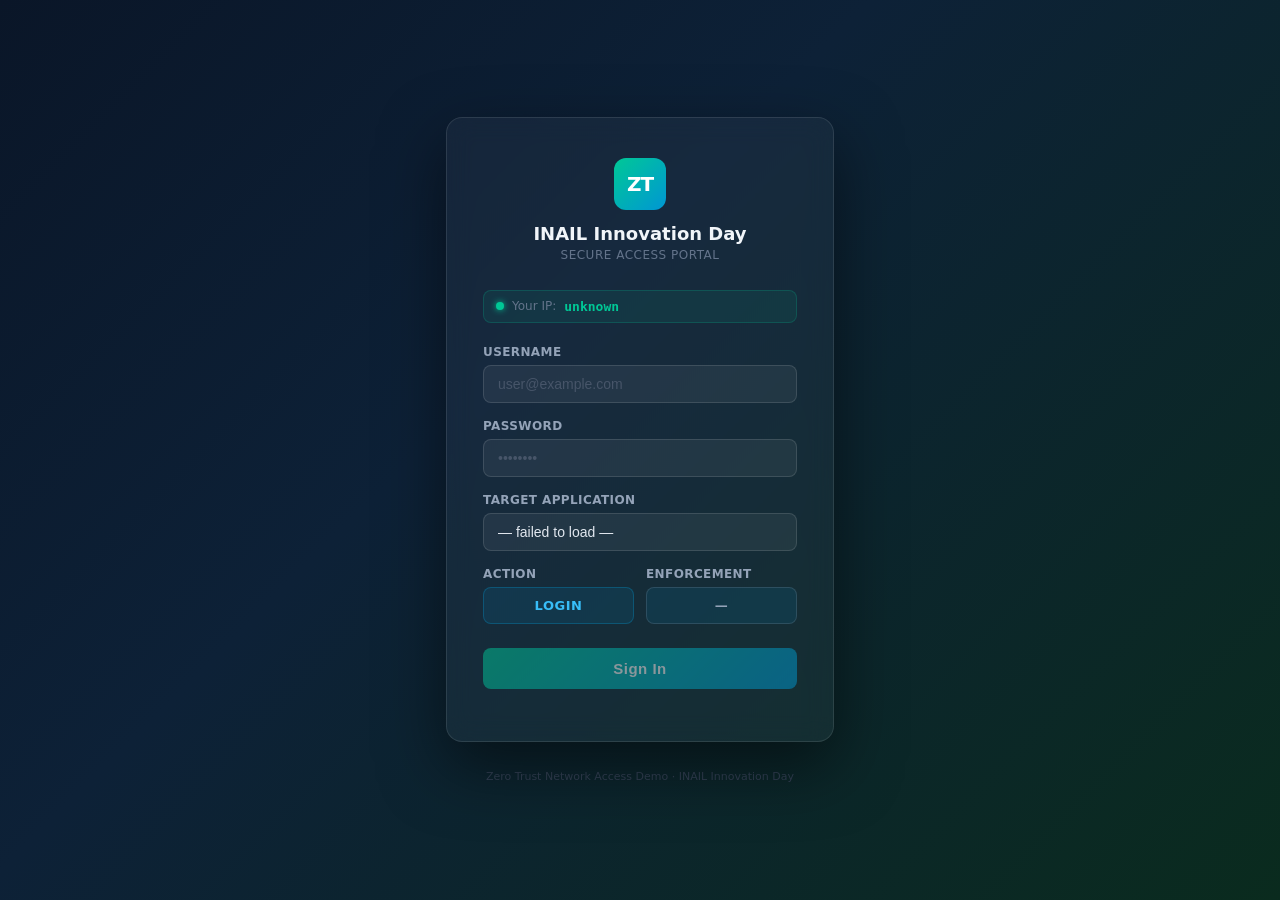
==== presentation/templates/user_portal.html @ 95af6c9a "bug fixes" ====
<!DOCTYPE html>
<html lang="en">
<head>
  <meta charset="UTF-8" />
  <meta name="viewport" content="width=device-width, initial-scale=1.0" />
  <title>INAIL Innovation Day — Authentication Portal</title>
  <style>
    *, *::before, *::after { box-sizing: border-box; margin: 0; padding: 0; }

    body {
      min-height: 100vh;
      background: linear-gradient(135deg, #0a1628 0%, #0d2137 40%, #0a2b1e 100%);
      display: flex;
      align-items: center;
      justify-content: center;
      font-family: 'Segoe UI', system-ui, -apple-system, sans-serif;
      color: #e2e8f0;
    }

    .portal-wrap {
      width: 100%;
      max-width: 420px;
      padding: 16px;
    }

    .portal-card {
      background: rgba(255,255,255,0.04);
      border: 1px solid rgba(255,255,255,0.1);
      border-radius: 16px;
      padding: 40px 36px 32px;
      backdrop-filter: blur(12px);
      box-shadow: 0 24px 64px rgba(0,0,0,0.5);
    }

    .portal-logo-row {
      display: flex;
      flex-direction: column;
      align-items: center;
      margin-bottom: 28px;
      gap: 12px;
    }

    .portal-logo-img {
      height: 48px;
      width: auto;
      object-fit: contain;
    }

    .portal-logo-fallback {
      width: 52px;
      height: 52px;
      border-radius: 12px;
      background: linear-gradient(135deg, #00c896, #0097d4);
      display: flex;
      align-items: center;
      justify-content: center;
      font-size: 20px;
      font-weight: 700;
      color: #fff;
      letter-spacing: -1px;
    }

    .portal-title {
      font-size: 18px;
      font-weight: 700;
      color: #f1f5f9;
      text-align: center;
      line-height: 1.3;
    }

    .portal-subtitle {
      font-size: 12px;
      color: #64748b;
      text-align: center;
      margin-top: 2px;
      letter-spacing: 0.5px;
      text-transform: uppercase;
    }

    .ip-badge {
      display: flex;
      align-items: center;
      gap: 8px;
      background: rgba(0,200,150,0.08);
      border: 1px solid rgba(0,200,150,0.2);
      border-radius: 8px;
      padding: 8px 12px;
      margin-bottom: 22px;
      font-size: 12px;
      color: #94a3b8;
    }

    .ip-badge-dot {
      width: 8px;
      height: 8px;
      border-radius: 50%;
      background: #00c896;
      flex-shrink: 0;
      box-shadow: 0 0 6px #00c896;
    }

    .ip-badge-label {
      color: #64748b;
      white-space: nowrap;
    }

    .ip-badge-value {
      color: #00c896;
      font-weight: 600;
      font-family: monospace;
      font-size: 13px;
    }

    .form-group {
      margin-bottom: 16px;
    }

    label {
      display: block;
      font-size: 12px;
      font-weight: 600;
      color: #94a3b8;
      margin-bottom: 6px;
      letter-spacing: 0.4px;
      text-transform: uppercase;
    }

    input[type="text"],
    input[type="password"],
    select {
      width: 100%;
      padding: 10px 14px;
      background: rgba(255,255,255,0.06);
      border: 1px solid rgba(255,255,255,0.12);
      border-radius: 8px;
      color: #e2e8f0;
      font-size: 14px;
      outline: none;
      transition: border-color 0.2s, background 0.2s;
      appearance: none;
      -webkit-appearance: none;
    }

    input[type="text"]:focus,
    input[type="password"]:focus,
    select:focus {
      border-color: #00c896;
      background: rgba(0,200,150,0.06);
    }

    input::placeholder { color: #475569; }

    select option {
      background: #1e293b;
      color: #e2e8f0;
    }

    .action-row {
      display: grid;
      grid-template-columns: 1fr 1fr;
      gap: 12px;
      margin-bottom: 16px;
    }

    .action-badge {
      display: flex;
      align-items: center;
      justify-content: center;
      gap: 6px;
      padding: 10px 14px;
      background: rgba(0,151,212,0.12);
      border: 1px solid rgba(0,151,212,0.3);
      border-radius: 8px;
      font-size: 13px;
      font-weight: 600;
      color: #38bdf8;
      letter-spacing: 0.5px;
    }

    .signin-btn {
      width: 100%;
      padding: 12px;
      margin-top: 8px;
      background: linear-gradient(135deg, #00c896, #0097d4);
      border: none;
      border-radius: 8px;
      color: #fff;
      font-size: 15px;
      font-weight: 700;
      cursor: pointer;
      letter-spacing: 0.5px;
      transition: opacity 0.2s, transform 0.1s;
    }

    .signin-btn:hover:not(:disabled) { opacity: 0.9; transform: translateY(-1px); }
    .signin-btn:active:not(:disabled) { transform: translateY(0); }
    .signin-btn:disabled { opacity: 0.5; cursor: not-allowed; }

    .result-area {
      margin-top: 20px;
    }

    .result-banner {
      border-radius: 10px;
      padding: 14px 16px;
      font-size: 13px;
      line-height: 1.5;
      display: none;
    }

    .result-banner.success {
      background: rgba(0,200,150,0.1);
      border: 1px solid rgba(0,200,150,0.25);
      color: #6ee7b7;
      display: block;
    }

    .result-banner.error {
      background: rgba(239,68,68,0.1);
      border: 1px solid rgba(239,68,68,0.25);
      color: #fca5a5;
      display: block;
    }

    .result-title {
      font-weight: 700;
      margin-bottom: 8px;
      font-size: 14px;
    }

    .result-item {
      display: flex;
      align-items: center;
      gap: 8px;
      padding: 3px 0;
    }

    .result-dot {
      width: 6px;
      height: 6px;
      border-radius: 50%;
      flex-shrink: 0;
    }

    .result-dot.ok { background: #00c896; }
    .result-dot.fail { background: #ef4444; }

    .spinner {
      display: inline-block;
      width: 16px;
      height: 16px;
      border: 2px solid rgba(255,255,255,0.3);
      border-top-color: #fff;
      border-radius: 50%;
      animation: spin 0.7s linear infinite;
      vertical-align: middle;
      margin-right: 6px;
    }

    @keyframes spin { to { transform: rotate(360deg); } }

    .portal-footer {
      text-align: center;
      margin-top: 28px;
      font-size: 11px;
      color: #334155;
    }

    .no-apps-msg {
      text-align: center;
      color: #ef4444;
      font-size: 13px;
      padding: 8px 0;
    }
  </style>
</head>
<body>
<div class="portal-wrap">
  <div class="portal-card">
    <div class="portal-logo-row">
      <img src="/static/img/inail-logo.svg" alt="INAIL" class="portal-logo-img"
           onerror="this.style.display='none';document.getElementById('logo-fallback').style.display='flex';" />
      <div class="portal-logo-fallback" id="logo-fallback" style="display:none;">ZT</div>
      <div>
        <div class="portal-title">INAIL Innovation Day</div>
        <div class="portal-subtitle">Secure Access Portal</div>
      </div>
    </div>

    <div class="ip-badge">
      <div class="ip-badge-dot"></div>
      <span class="ip-badge-label">Your IP:</span>
      <span class="ip-badge-value" id="client-ip-display">detecting…</span>
    </div>

    <form id="login-form" autocomplete="off" onsubmit="handleSignIn(event)">
      <div class="form-group">
        <label for="field-username">Username</label>
        <input type="text" id="field-username" placeholder="user@example.com" required />
      </div>

      <div class="form-group">
        <label for="field-password">Password</label>
        <input type="password" id="field-password" placeholder="••••••••" required />
      </div>

      <div class="form-group">
        <label for="field-app">Target Application</label>
        <select id="field-app" required>
          <option value="">— loading applications… —</option>
        </select>
      </div>

      <div class="action-row">
        <div class="form-group" style="margin-bottom:0;">
          <label>Action</label>
          <div class="action-badge">LOGIN</div>
        </div>
        <div class="form-group" style="margin-bottom:0;">
          <label>Enforcement</label>
          <div class="action-badge" id="enforce-badge" style="color:#94a3b8;border-color:rgba(148,163,184,0.2);">—</div>
        </div>
      </div>

      <button type="submit" class="signin-btn" id="signin-btn" disabled>Sign In</button>
    </form>

    <div class="result-area" id="result-area"></div>
  </div>

  <div class="portal-footer">Zero Trust Network Access Demo · INAIL Innovation Day</div>
</div>

<script>
(function () {
  'use strict';

  var _clientIp = '';
  var _onboardingStatus = [];

  // ── Fetch client IP ──────────────────────────────────────────────
  fetch('/client-ip')
    .then(function (r) { return r.json(); })
    .then(function (d) {
      _clientIp = d.ip || '';
      var el = document.getElementById('client-ip-display');
      el.textContent = _clientIp || 'unknown';
    })
    .catch(function () {
      document.getElementById('client-ip-display').textContent = 'unknown';
    });

  // ── Fetch onboarding status & populate dropdown ───────────────────
  fetch('/target-apps/onboarding-status')
    .then(function (r) { return r.json(); })
    .then(function (data) {
      _onboardingStatus = data;
      var onboarded = data.filter(function (a) { return a.avi_onboarded || a.nsx_onboarded; });
      var sel = document.getElementById('field-app');

      // Clear existing options
      while (sel.firstChild) { sel.removeChild(sel.firstChild); }

      if (onboarded.length === 0) {
        var opt = document.createElement('option');
        opt.value = '';
        opt.textContent = '— no onboarded applications —';
        sel.appendChild(opt);

        var msg = document.createElement('div');
        msg.className = 'no-apps-msg';
        msg.textContent = 'No applications are currently onboarded.';
        sel.parentNode.appendChild(msg);
      } else {
        var placeholder = document.createElement('option');
        placeholder.value = '';
        placeholder.textContent = '— select application —';
        sel.appendChild(placeholder);

        onboarded.forEach(function (app) {
          var o = document.createElement('option');
          o.value = app.name;
          o.dataset.avi = app.avi_onboarded ? '1' : '0';
          o.dataset.nsx = app.nsx_onboarded ? '1' : '0';
          o.textContent = app.name;
          sel.appendChild(o);
        });

        document.getElementById('signin-btn').disabled = false;
      }
    })
    .catch(function () {
      var sel = document.getElementById('field-app');
      while (sel.firstChild) { sel.removeChild(sel.firstChild); }
      var opt = document.createElement('option');
      opt.value = '';
      opt.textContent = '— failed to load —';
      sel.appendChild(opt);
    });

  // ── Update enforce badge on app selection ─────────────────────────
  document.getElementById('field-app').addEventListener('change', function () {
    var sel = this;
    var opt = sel.options[sel.selectedIndex];
    var badge = document.getElementById('enforce-badge');

    if (!opt || !opt.value) {
      badge.textContent = '—';
      badge.style.color = '#94a3b8';
      badge.style.borderColor = 'rgba(148,163,184,0.2)';
      return;
    }

    var avi = opt.dataset.avi === '1';
    var nsx = opt.dataset.nsx === '1';
    var parts = [];
    if (avi) { parts.push('AVI'); }
    if (nsx) { parts.push('vDefend'); }
    badge.textContent = parts.join(' + ') || '—';
    badge.style.color = '#38bdf8';
    badge.style.borderColor = 'rgba(0,151,212,0.3)';
  });

  // ── Sign in handler ───────────────────────────────────────────────
  window.handleSignIn = function (evt) {
    evt.preventDefault();

    var username = document.getElementById('field-username').value.trim();
    var appSel   = document.getElementById('field-app');
    var appOpt   = appSel.options[appSel.selectedIndex];
    var appName  = appOpt ? appOpt.value : '';

    if (!appName) { return; }

    var avi = appOpt.dataset.avi === '1';
    var nsx = appOpt.dataset.nsx === '1';
    var targets = [];
    if (avi) { targets.push('avi'); }
    if (nsx) { targets.push('nsx'); }

    var btn = document.getElementById('signin-btn');
    btn.disabled = true;
    btn.textContent = '';
    var sp = document.createElement('span');
    sp.className = 'spinner';
    btn.appendChild(sp);
    btn.appendChild(document.createTextNode('Enforcing…'));

    clearResult();

    var payload = {
      username:   username,
      source_ip:  _clientIp || '127.0.0.1',
      target_app: appName,
      action:     'LOGIN',
      targets:    targets
    };

    fetch('/jit/enforce', {
      method:  'POST',
      headers: { 'Content-Type': 'application/json' },
      body:    JSON.stringify(payload)
    })
      .then(function (r) { return r.json().then(function (d) { return { ok: r.ok, data: d }; }); })
      .then(function (res) { showResult(res.ok, res.data, username, appName); })
      .catch(function (err) { showResult(false, { detail: err.message }, username, appName); })
      .finally(function () {
        btn.disabled = false;
        while (btn.firstChild) { btn.removeChild(btn.firstChild); }
        btn.textContent = 'Sign In';
      });
  };

  // ── Render result banner ──────────────────────────────────────────
  function clearResult() {
    var area = document.getElementById('result-area');
    while (area.firstChild) { area.removeChild(area.firstChild); }
  }

  function showResult(ok, data, username, appName) {
    var area = document.getElementById('result-area');
    while (area.firstChild) { area.removeChild(area.firstChild); }

    var banner = document.createElement('div');
    banner.className = 'result-banner ' + (ok ? 'success' : 'error');

    var title = document.createElement('div');
    title.className = 'result-title';
    title.textContent = ok ? 'Access Granted' : 'Enforcement Failed';
    banner.appendChild(title);

    if (ok) {
      // username line
      var userLine = document.createElement('div');
      userLine.className = 'result-item';
      var udot = document.createElement('div');
      udot.className = 'result-dot ok';
      userLine.appendChild(udot);
      userLine.appendChild(document.createTextNode('User: ' + username));
      banner.appendChild(userLine);

      // app line
      var appLine = document.createElement('div');
      appLine.className = 'result-item';
      var adot = document.createElement('div');
      adot.className = 'result-dot ok';
      appLine.appendChild(adot);
      appLine.appendChild(document.createTextNode('Application: ' + appName));
      banner.appendChild(appLine);

      // per-system results
      var results = data.results || {};
      Object.keys(results).forEach(function (sys) {
        var r = results[sys];
        var line = document.createElement('div');
        line.className = 'result-item';
        var dot = document.createElement('div');
        var sysOk = r && (r.success === true || (typeof r === 'object' && !r.error));
        dot.className = 'result-dot ' + (sysOk ? 'ok' : 'fail');
        line.appendChild(dot);
        var label = sys.toUpperCase() + ': ' + (sysOk ? 'enforced' : (r.error || 'failed'));
        line.appendChild(document.createTextNode(label));
        banner.appendChild(line);
      });
    } else {
      var errLine = document.createElement('div');
      errLine.className = 'result-item';
      var edot = document.createElement('div');
      edot.className = 'result-dot fail';
      errLine.appendChild(edot);
      var msg = (data && (data.detail || data.message)) ? String(data.detail || data.message) : 'Unknown error';
      errLine.appendChild(document.createTextNode(msg));
      banner.appendChild(errLine);
    }

    area.appendChild(banner);
  }
}());
</script>
</body>
</html>
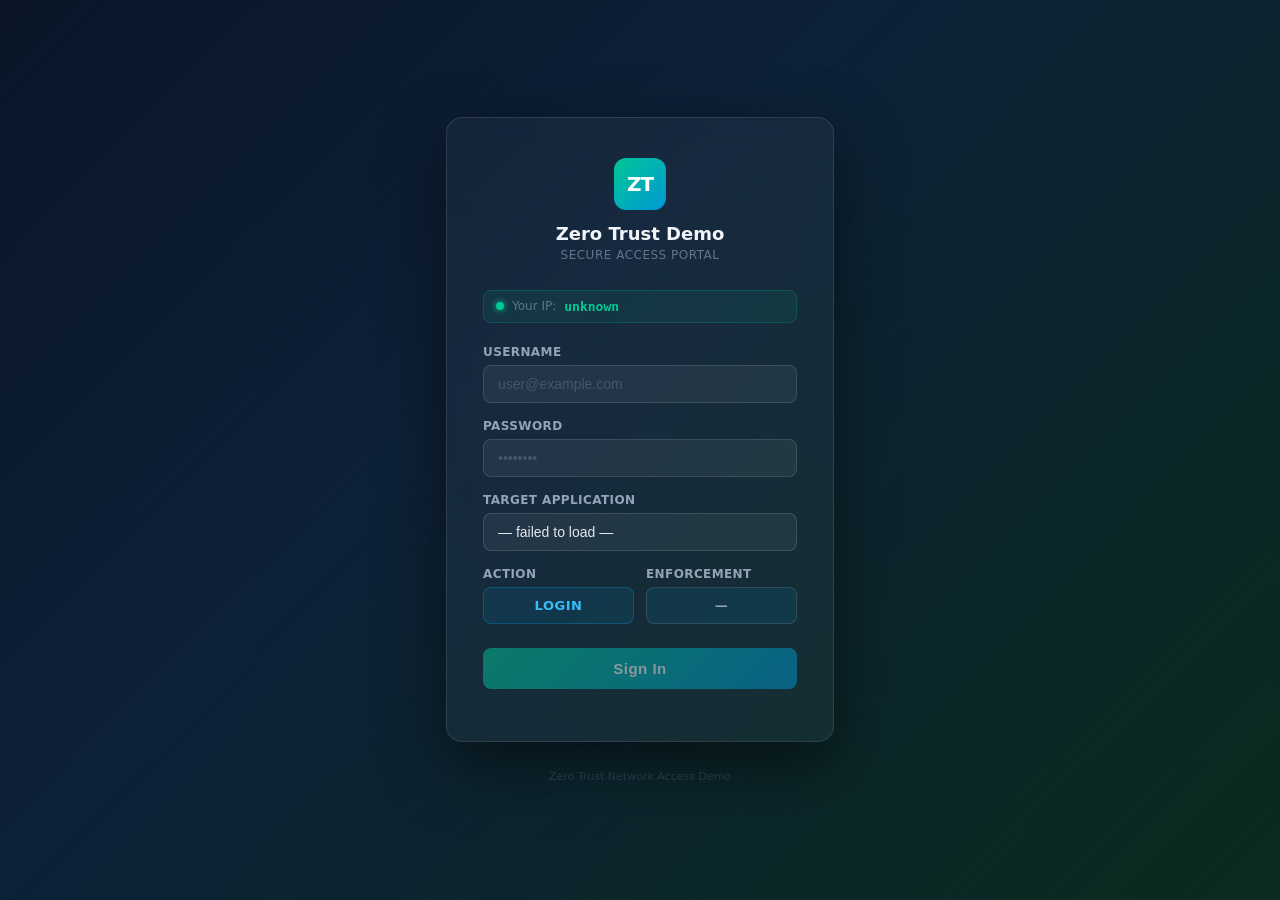
==== commit c2d398c8: "fix" ====
--- a/presentation/templates/user_portal.html
+++ b/presentation/templates/user_portal.html
@@ -3,7 +3,7 @@
 <head>
   <meta charset="UTF-8" />
   <meta name="viewport" content="width=device-width, initial-scale=1.0" />
-  <title>INAIL Innovation Day — Authentication Portal</title>
+  <title>Authentication Portal — Zero Trust Demo</title>
   <style>
     *, *::before, *::after { box-sizing: border-box; margin: 0; padding: 0; }
 
@@ -278,11 +278,9 @@
 <div class="portal-wrap">
   <div class="portal-card">
     <div class="portal-logo-row">
-      <img src="/static/img/inail-logo.svg" alt="INAIL" class="portal-logo-img"
-           onerror="this.style.display='none';document.getElementById('logo-fallback').style.display='flex';" />
-      <div class="portal-logo-fallback" id="logo-fallback" style="display:none;">ZT</div>
+      <div class="portal-logo-fallback" id="logo-fallback">ZT</div>
       <div>
-        <div class="portal-title">INAIL Innovation Day</div>
+        <div class="portal-title">Zero Trust Demo</div>
         <div class="portal-subtitle">Secure Access Portal</div>
       </div>
     </div>
@@ -328,7 +326,7 @@
     <div class="result-area" id="result-area"></div>
   </div>
 
-  <div class="portal-footer">Zero Trust Network Access Demo · INAIL Innovation Day</div>
+  <div class="portal-footer">Zero Trust Network Access Demo</div>
 </div>
 
 <script>
